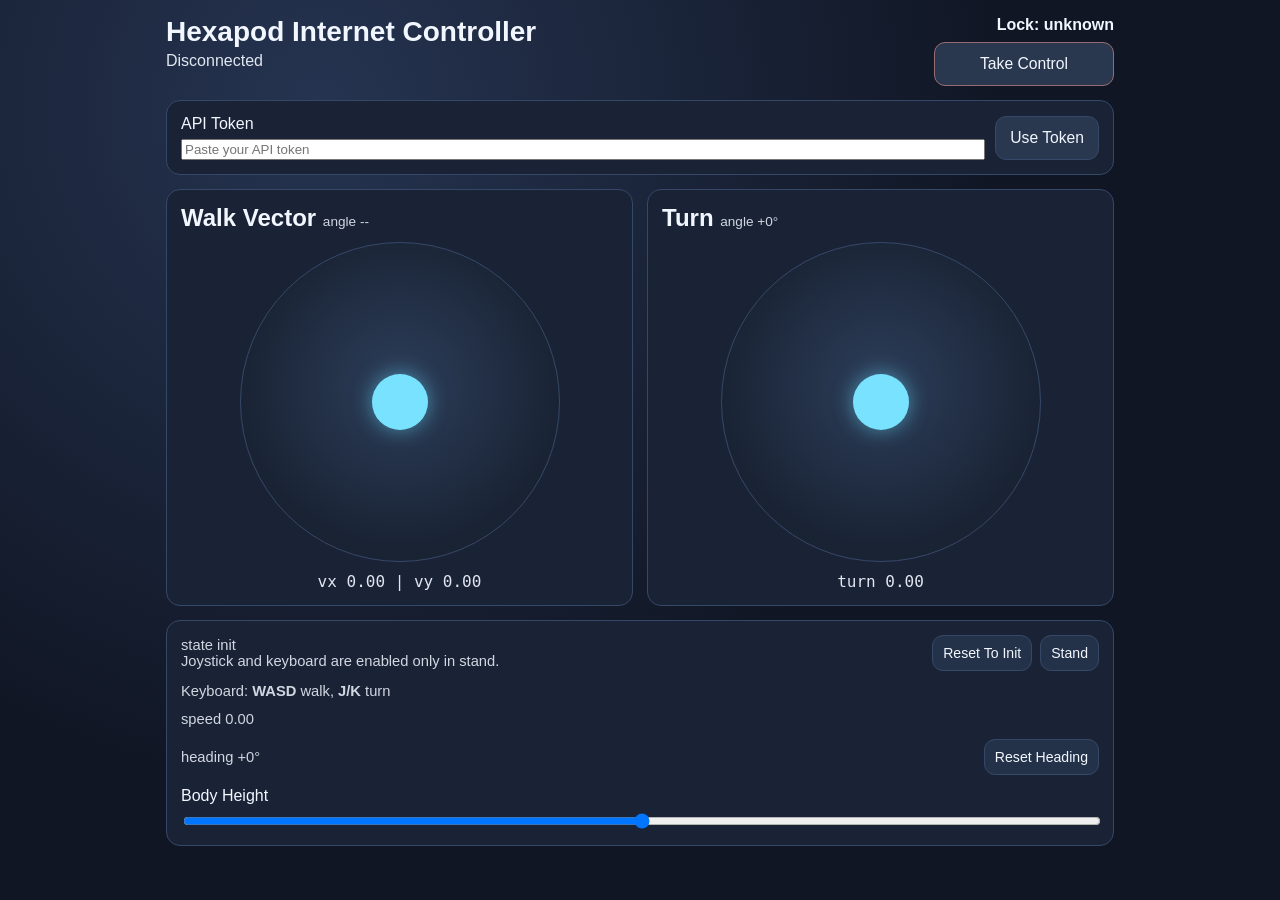
==== shared_ui/index.html @ 5240e7f5 "aditya initial" ====
<!doctype html>
<html lang="en">
  <head>
    <meta charset="utf-8" />
    <meta name="viewport" content="width=device-width, initial-scale=1, viewport-fit=cover" />
    <title>Hexapod Internet Controller</title>
    <link rel="stylesheet" href="styles.css" />
  </head>
  <body>
    <main class="app">
      <header>
        <div>
          <h1>Hexapod Internet Controller</h1>
          <p id="connection">Disconnected</p>
        </div>
        <div class="lock-box">
          <p id="lock-status">Lock: unknown</p>
          <button id="takeover" type="button">Take Control</button>
        </div>
      </header>

      <section class="panel auth-panel">
        <label>
          API Token
          <input id="api-token" type="password" placeholder="Paste your API token" autocomplete="off" />
        </label>
        <button id="save-token" type="button">Use Token</button>
      </section>

      <section class="pad-grid">
        <div class="panel">
          <h2>Walk Vector <span class="meta" id="walk-angle">angle --</span></h2>
          <div class="pad" id="move-pad">
            <div class="knob" id="move-knob"></div>
          </div>
          <div class="readout" id="move-readout">vx 0.00 | vy 0.00</div>
        </div>

        <div class="panel">
          <h2>Turn <span class="meta" id="turn-angle">angle +0°</span></h2>
          <div class="pad" id="turn-pad">
            <div class="knob" id="turn-knob"></div>
          </div>
          <div class="readout" id="turn-readout">turn 0.00</div>
        </div>
      </section>

      <section class="controls panel">
        <div class="pose-row">
          <div>
            <p class="key-help" id="pose-readout">state init</p>
            <p class="key-help">Joystick and keyboard are enabled only in stand.</p>
          </div>
          <div class="pose-buttons">
            <button id="pose-init" class="secondary-btn" type="button">Reset To Init</button>
            <button id="pose-stand" class="secondary-btn" type="button">Stand</button>
          </div>
        </div>
        <p class="key-help">Keyboard: <strong>WASD</strong> walk, <strong>J/K</strong> turn</p>
        <p class="key-help" id="speed-readout">speed 0.00</p>
        <div class="heading-row">
          <p class="key-help" id="heading-readout">heading +0°</p>
          <button id="reset-heading" class="secondary-btn" type="button">Reset Heading</button>
        </div>
        <label>
          Body Height
          <input type="range" id="height" min="-1" max="1" step="0.01" value="0" />
        </label>
      </section>
    </main>

    <script src="app.js"></script>
  </body>
</html>
---- shared_ui/styles.css ----
:root {
  --bg: #101624;
  --panel: #1e283d;
  --line: #364868;
  --text: #f2f7ff;
  --accent: #79e2ff;
  --warn: #ff8578;
}

* {
  box-sizing: border-box;
}

body {
  margin: 0;
  min-height: 100vh;
  font-family: 'Avenir Next', 'Segoe UI', sans-serif;
  color: var(--text);
  background: radial-gradient(circle at 25% 12%, #263451, var(--bg) 55%);
}

.app {
  max-width: 980px;
  margin: 0 auto;
  padding: max(16px, env(safe-area-inset-top)) 16px max(20px, env(safe-area-inset-bottom));
}

header {
  display: flex;
  justify-content: space-between;
  gap: 14px;
  align-items: flex-start;
  margin-bottom: 14px;
}

h1, h2, p {
  margin: 0;
}

.meta {
  font-size: 0.85rem;
  opacity: 0.85;
  font-weight: 500;
}

h1 {
  font-size: clamp(1.15rem, 3.8vw, 1.75rem);
}

#connection {
  margin-top: 4px;
  opacity: 0.92;
}

.lock-box {
  min-width: 180px;
  display: grid;
  gap: 8px;
  justify-items: end;
}

#lock-status {
  font-weight: 600;
}

.panel {
  background: color-mix(in oklab, var(--panel), black 8%);
  border: 1px solid var(--line);
  border-radius: 14px;
  padding: 14px;
}

.auth-panel {
  display: grid;
  grid-template-columns: 1fr auto;
  gap: 10px;
  align-items: end;
  margin-bottom: 14px;
}

.auth-panel label {
  display: grid;
  gap: 6px;
}

.pad-grid {
  display: grid;
  gap: 14px;
  grid-template-columns: 1fr 1fr;
}

.pad {
  width: min(100%, clamp(220px, 40vw, 320px));
  aspect-ratio: 1;
  margin: 10px auto;
  border: 1px solid var(--line);
  border-radius: 50%;
  position: relative;
  background: radial-gradient(circle at 50% 45%, #2d3e5a, #192334 68%);
  touch-action: none;
}

.knob {
  width: clamp(42px, 11vw, 56px);
  height: clamp(42px, 11vw, 56px);
  border-radius: 50%;
  background: var(--accent);
  position: absolute;
  left: 50%;
  top: 50%;
  transform: translate(-50%, -50%);
  box-shadow: 0 0 20px #66deff88;
}

.readout {
  text-align: center;
  font-family: ui-monospace, SFMono-Regular, Menlo, monospace;
  opacity: 0.92;
}

.controls {
  margin-top: 14px;
  display: grid;
  gap: 12px;
}

.key-help {
  opacity: 0.85;
  font-size: 0.92rem;
}

label {
  display: grid;
  gap: 6px;
}

input[type='password'],
button,
input[type='range'] {
  width: 100%;
}

button {
  border: 1px solid var(--line);
  border-radius: 11px;
  background: #2a384f;
  color: var(--text);
  padding: 12px 14px;
  min-height: 44px;
  font-size: 0.98rem;
}

#takeover {
  border-color: color-mix(in oklab, var(--warn), var(--line) 50%);
}

@media (max-width: 840px) {
  header {
    flex-direction: column;
  }

  .lock-box {
    width: 100%;
    justify-items: stretch;
  }
}

@media (max-width: 620px) {
  .pad-grid {
    grid-template-columns: 1fr 1fr;
    gap: 10px;
  }

  .panel {
    padding: 10px;
  }

  .pad {
    width: min(100%, 44vw);
    margin: 8px auto;
  }

  .readout {
    font-size: 0.82rem;
  }

  .auth-panel {
    grid-template-columns: 1fr;
  }

  .app {
    padding-left: 12px;
    padding-right: 12px;
  }
}

@media (max-width: 390px) {
  .pad {
    width: min(100%, 42vw);
  }
}

.heading-row {
  display: flex;
  align-items: center;
  justify-content: space-between;
  gap: 10px;
}

.secondary-btn {
  width: auto;
  min-height: 36px;
  padding: 8px 10px;
  font-size: 0.88rem;
  background: #233248;
}

.pose-row {
  display: flex;
  justify-content: space-between;
  gap: 12px;
  align-items: center;
}

.pose-buttons {
  display: flex;
  gap: 8px;
}

.pose-buttons .active {
  border-color: var(--accent);
  box-shadow: 0 0 0 1px color-mix(in oklab, var(--accent), transparent 55%);
}

.pad.disabled {
  opacity: 0.45;
  filter: grayscale(0.35);
}

@media (max-width: 520px) {
  .heading-row {
    flex-direction: column;
    align-items: stretch;
  }

  .pose-row,
  .pose-buttons {
    flex-direction: column;
    align-items: stretch;
  }

  .secondary-btn {
    width: 100%;
  }
}
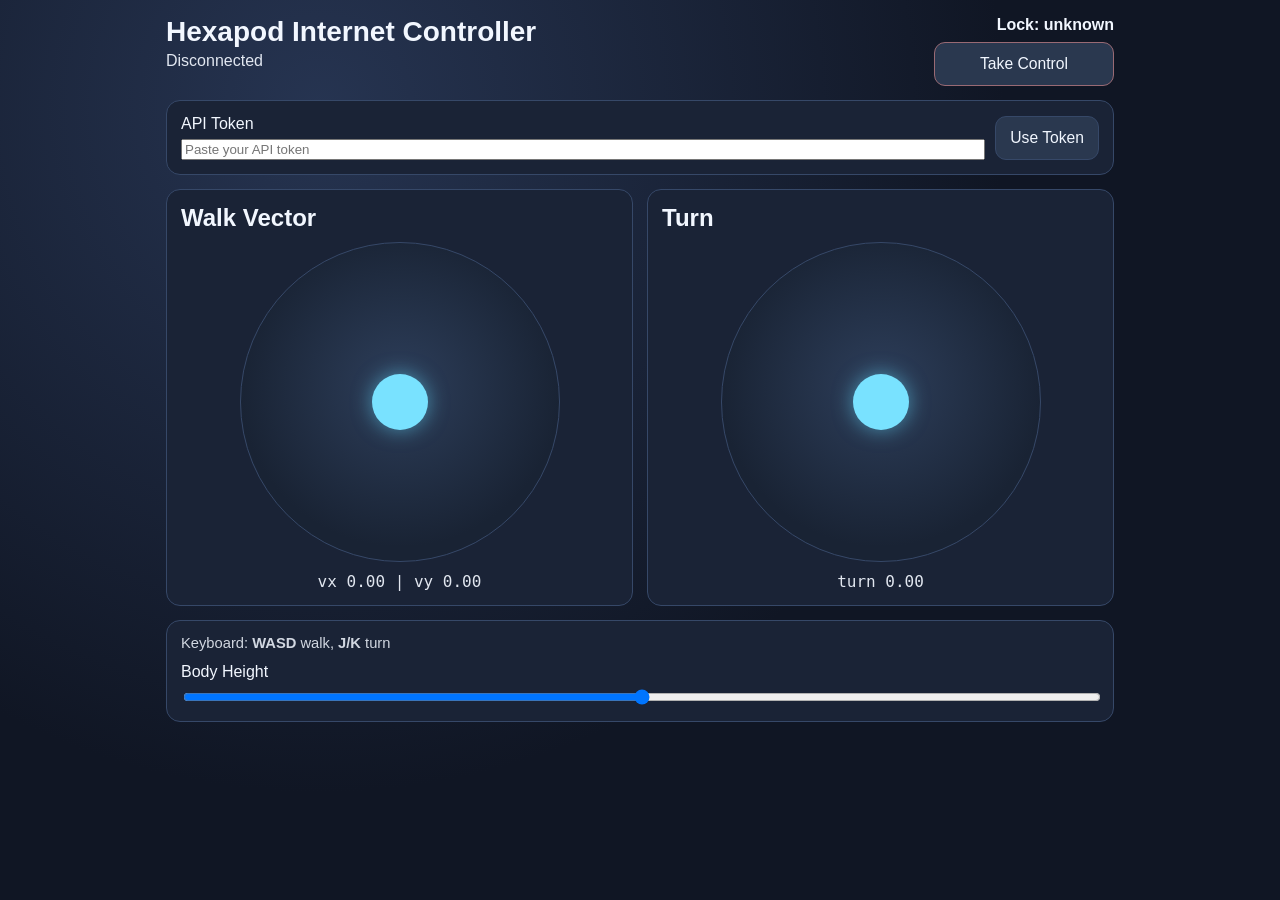
==== commit 63dbb61a: "changed alot ^w^" ====
--- a/shared_ui/index.html
+++ b/shared_ui/index.html
@@ -29,7 +29,7 @@
 
       <section class="pad-grid">
         <div class="panel">
-          <h2>Walk Vector <span class="meta" id="walk-angle">angle --</span></h2>
+          <h2>Walk Vector</h2>
           <div class="pad" id="move-pad">
             <div class="knob" id="move-knob"></div>
           </div>
@@ -37,7 +37,7 @@
         </div>
 
         <div class="panel">
-          <h2>Turn <span class="meta" id="turn-angle">angle +0°</span></h2>
+          <h2>Turn</h2>
           <div class="pad" id="turn-pad">
             <div class="knob" id="turn-knob"></div>
           </div>
@@ -46,22 +46,7 @@
       </section>
 
       <section class="controls panel">
-        <div class="pose-row">
-          <div>
-            <p class="key-help" id="pose-readout">state init</p>
-            <p class="key-help">Joystick and keyboard are enabled only in stand.</p>
-          </div>
-          <div class="pose-buttons">
-            <button id="pose-init" class="secondary-btn" type="button">Reset To Init</button>
-            <button id="pose-stand" class="secondary-btn" type="button">Stand</button>
-          </div>
-        </div>
         <p class="key-help">Keyboard: <strong>WASD</strong> walk, <strong>J/K</strong> turn</p>
-        <p class="key-help" id="speed-readout">speed 0.00</p>
-        <div class="heading-row">
-          <p class="key-help" id="heading-readout">heading +0°</p>
-          <button id="reset-heading" class="secondary-btn" type="button">Reset Heading</button>
-        </div>
         <label>
           Body Height
           <input type="range" id="height" min="-1" max="1" step="0.01" value="0" />
--- a/shared_ui/styles.css
+++ b/shared_ui/styles.css
@@ -35,12 +35,6 @@
 
 h1, h2, p {
   margin: 0;
-}
-
-.meta {
-  font-size: 0.85rem;
-  opacity: 0.85;
-  font-weight: 500;
 }
 
 h1 {
@@ -199,57 +193,3 @@
     width: min(100%, 42vw);
   }
 }
-
-.heading-row {
-  display: flex;
-  align-items: center;
-  justify-content: space-between;
-  gap: 10px;
-}
-
-.secondary-btn {
-  width: auto;
-  min-height: 36px;
-  padding: 8px 10px;
-  font-size: 0.88rem;
-  background: #233248;
-}
-
-.pose-row {
-  display: flex;
-  justify-content: space-between;
-  gap: 12px;
-  align-items: center;
-}
-
-.pose-buttons {
-  display: flex;
-  gap: 8px;
-}
-
-.pose-buttons .active {
-  border-color: var(--accent);
-  box-shadow: 0 0 0 1px color-mix(in oklab, var(--accent), transparent 55%);
-}
-
-.pad.disabled {
-  opacity: 0.45;
-  filter: grayscale(0.35);
-}
-
-@media (max-width: 520px) {
-  .heading-row {
-    flex-direction: column;
-    align-items: stretch;
-  }
-
-  .pose-row,
-  .pose-buttons {
-    flex-direction: column;
-    align-items: stretch;
-  }
-
-  .secondary-btn {
-    width: 100%;
-  }
-}
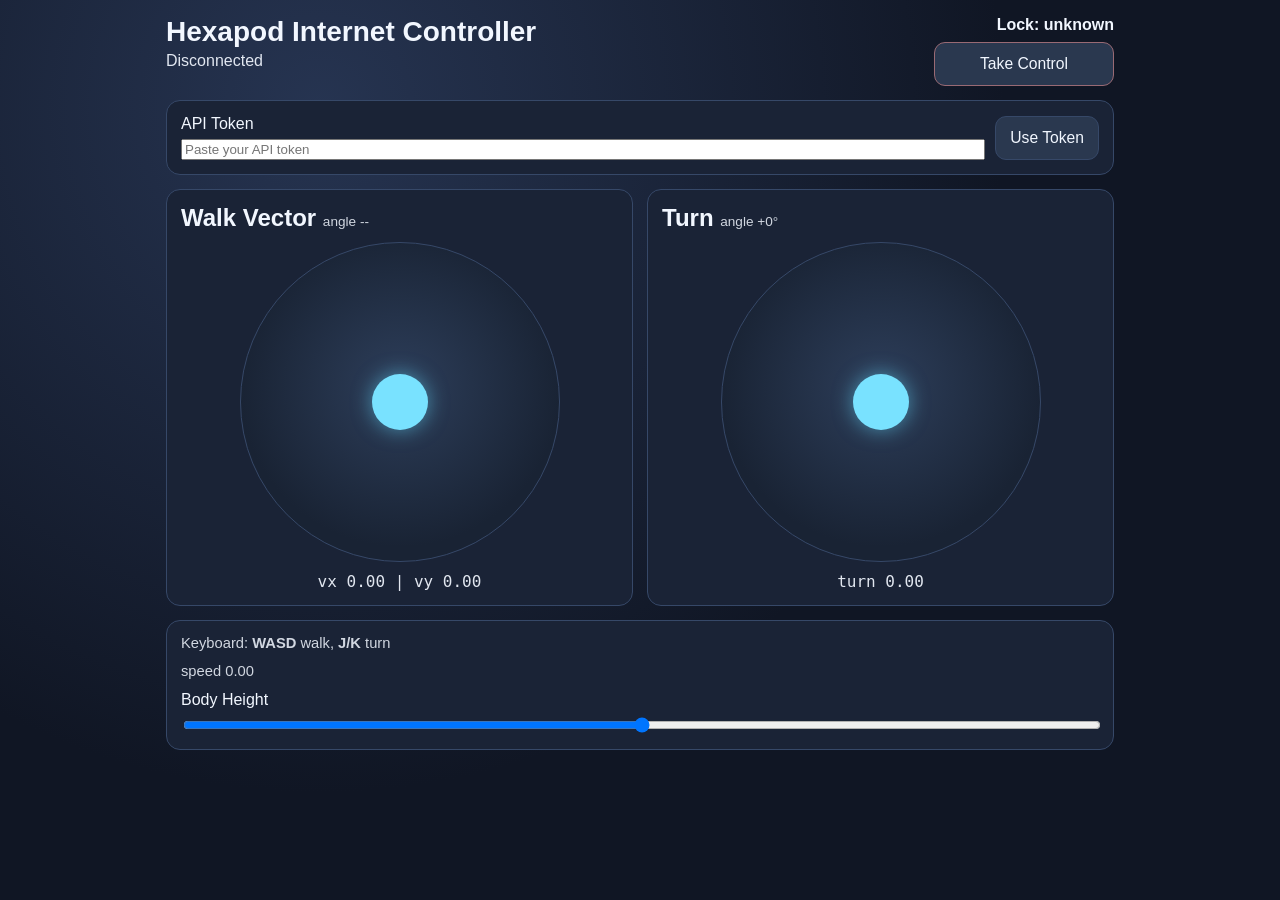
==== commit ae04cc1d: "update display menu" ====
--- a/shared_ui/index.html
+++ b/shared_ui/index.html
@@ -29,7 +29,7 @@
 
       <section class="pad-grid">
         <div class="panel">
-          <h2>Walk Vector</h2>
+          <h2>Walk Vector <span class="meta" id="walk-angle">angle --</span></h2>
           <div class="pad" id="move-pad">
             <div class="knob" id="move-knob"></div>
           </div>
@@ -37,7 +37,7 @@
         </div>
 
         <div class="panel">
-          <h2>Turn</h2>
+          <h2>Turn <span class="meta" id="turn-angle">angle +0°</span></h2>
           <div class="pad" id="turn-pad">
             <div class="knob" id="turn-knob"></div>
           </div>
@@ -47,6 +47,7 @@
 
       <section class="controls panel">
         <p class="key-help">Keyboard: <strong>WASD</strong> walk, <strong>J/K</strong> turn</p>
+        <p class="key-help" id="speed-readout">speed 0.00</p>
         <label>
           Body Height
           <input type="range" id="height" min="-1" max="1" step="0.01" value="0" />
--- a/shared_ui/styles.css
+++ b/shared_ui/styles.css
@@ -35,6 +35,12 @@
 
 h1, h2, p {
   margin: 0;
+}
+
+.meta {
+  font-size: 0.85rem;
+  opacity: 0.85;
+  font-weight: 500;
 }
 
 h1 {
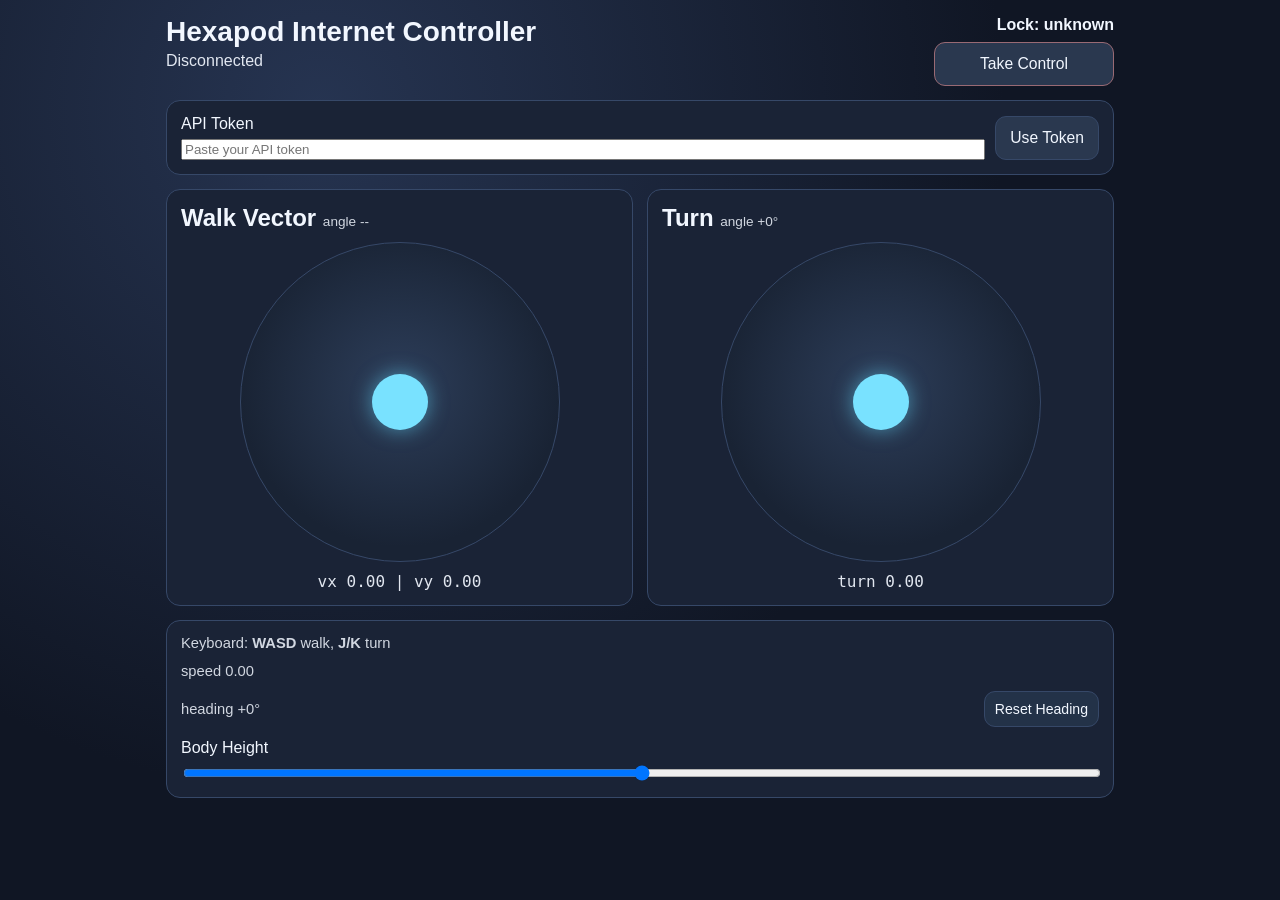
==== commit 168a0896: "changed logic on heading calculate" ====
--- a/shared_ui/index.html
+++ b/shared_ui/index.html
@@ -48,6 +48,10 @@
       <section class="controls panel">
         <p class="key-help">Keyboard: <strong>WASD</strong> walk, <strong>J/K</strong> turn</p>
         <p class="key-help" id="speed-readout">speed 0.00</p>
+        <div class="heading-row">
+          <p class="key-help" id="heading-readout">heading +0°</p>
+          <button id="reset-heading" class="secondary-btn" type="button">Reset Heading</button>
+        </div>
         <label>
           Body Height
           <input type="range" id="height" min="-1" max="1" step="0.01" value="0" />
--- a/shared_ui/styles.css
+++ b/shared_ui/styles.css
@@ -199,3 +199,29 @@
     width: min(100%, 42vw);
   }
 }
+
+.heading-row {
+  display: flex;
+  align-items: center;
+  justify-content: space-between;
+  gap: 10px;
+}
+
+.secondary-btn {
+  width: auto;
+  min-height: 36px;
+  padding: 8px 10px;
+  font-size: 0.88rem;
+  background: #233248;
+}
+
+@media (max-width: 520px) {
+  .heading-row {
+    flex-direction: column;
+    align-items: stretch;
+  }
+
+  .secondary-btn {
+    width: 100%;
+  }
+}
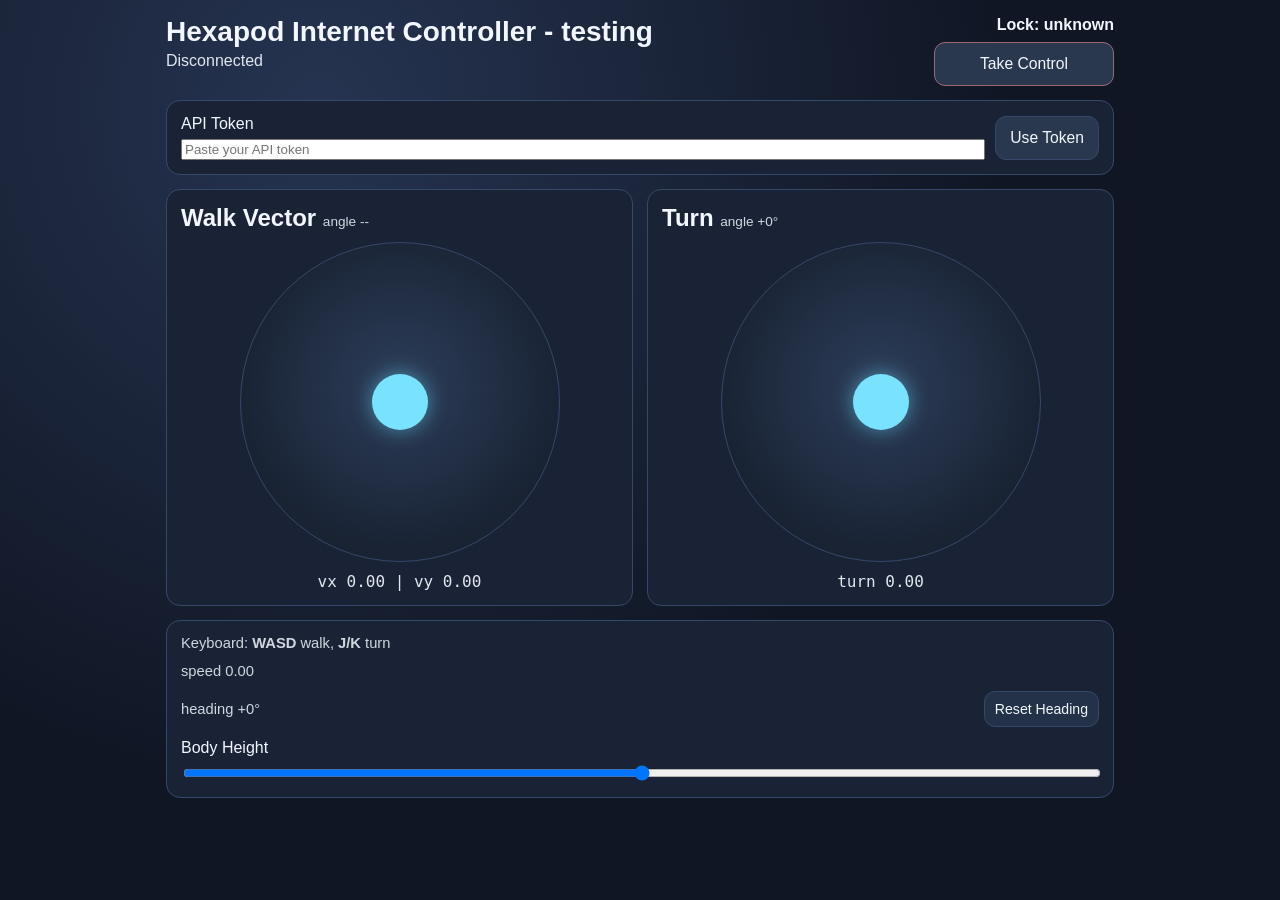
==== commit 45d53756: "testing" ====
--- a/shared_ui/index.html
+++ b/shared_ui/index.html
@@ -10,7 +10,7 @@
     <main class="app">
       <header>
         <div>
-          <h1>Hexapod Internet Controller</h1>
+          <h1>Hexapod Internet Controller - testing</h1>
           <p id="connection">Disconnected</p>
         </div>
         <div class="lock-box">
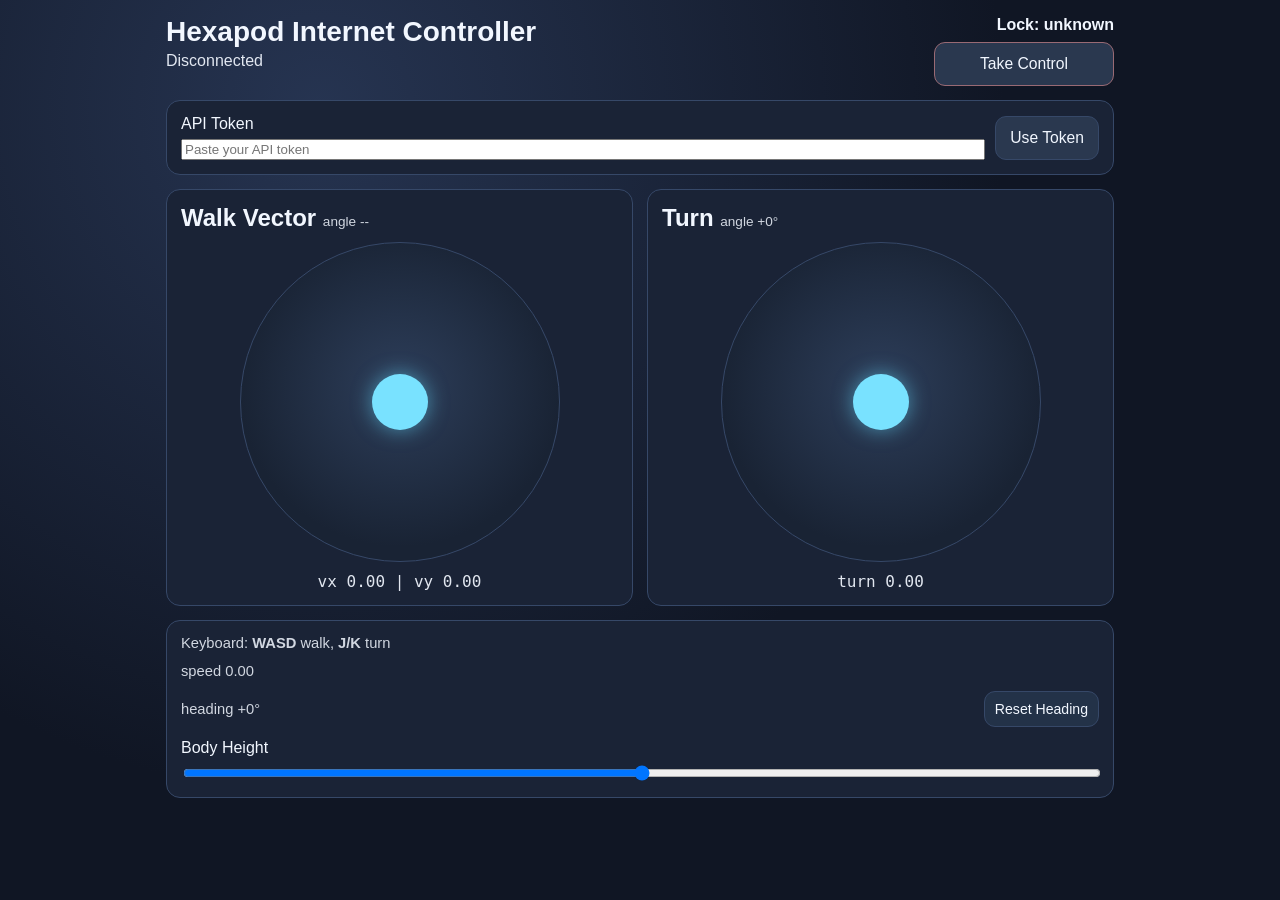
==== commit e9177032: "debug" ====
--- a/shared_ui/index.html
+++ b/shared_ui/index.html
@@ -10,7 +10,7 @@
     <main class="app">
       <header>
         <div>
-          <h1>Hexapod Internet Controller - testing</h1>
+          <h1>Hexapod Internet Controller</h1>
           <p id="connection">Disconnected</p>
         </div>
         <div class="lock-box">
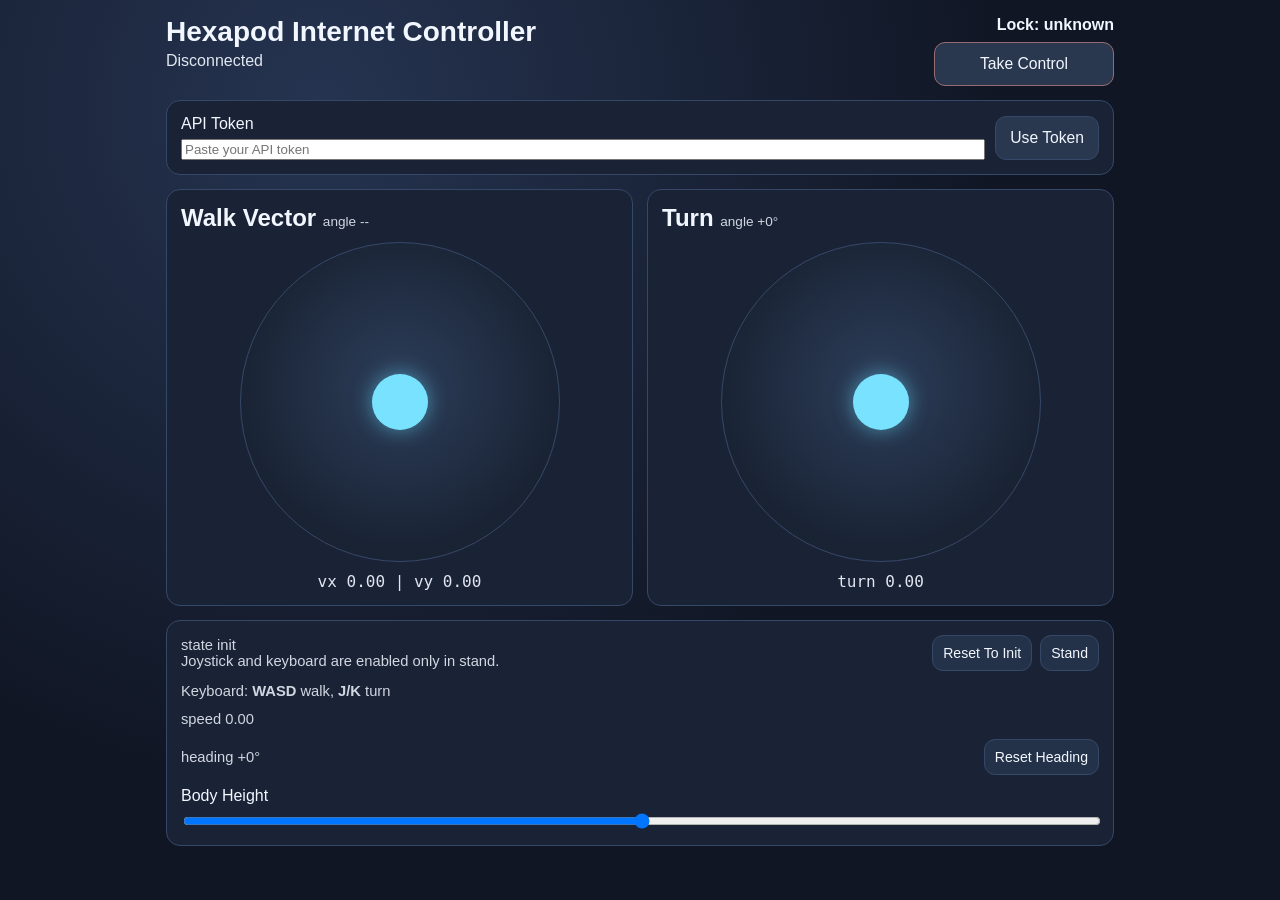
==== commit 122024c6: "added stand and rest mode" ====
--- a/shared_ui/index.html
+++ b/shared_ui/index.html
@@ -46,6 +46,16 @@
       </section>
 
       <section class="controls panel">
+        <div class="pose-row">
+          <div>
+            <p class="key-help" id="pose-readout">state init</p>
+            <p class="key-help">Joystick and keyboard are enabled only in stand.</p>
+          </div>
+          <div class="pose-buttons">
+            <button id="pose-init" class="secondary-btn" type="button">Reset To Init</button>
+            <button id="pose-stand" class="secondary-btn" type="button">Stand</button>
+          </div>
+        </div>
         <p class="key-help">Keyboard: <strong>WASD</strong> walk, <strong>J/K</strong> turn</p>
         <p class="key-help" id="speed-readout">speed 0.00</p>
         <div class="heading-row">
--- a/shared_ui/styles.css
+++ b/shared_ui/styles.css
@@ -215,12 +215,40 @@
   background: #233248;
 }
 
+.pose-row {
+  display: flex;
+  justify-content: space-between;
+  gap: 12px;
+  align-items: center;
+}
+
+.pose-buttons {
+  display: flex;
+  gap: 8px;
+}
+
+.pose-buttons .active {
+  border-color: var(--accent);
+  box-shadow: 0 0 0 1px color-mix(in oklab, var(--accent), transparent 55%);
+}
+
+.pad.disabled {
+  opacity: 0.45;
+  filter: grayscale(0.35);
+}
+
 @media (max-width: 520px) {
   .heading-row {
     flex-direction: column;
     align-items: stretch;
   }
 
+  .pose-row,
+  .pose-buttons {
+    flex-direction: column;
+    align-items: stretch;
+  }
+
   .secondary-btn {
     width: 100%;
   }
